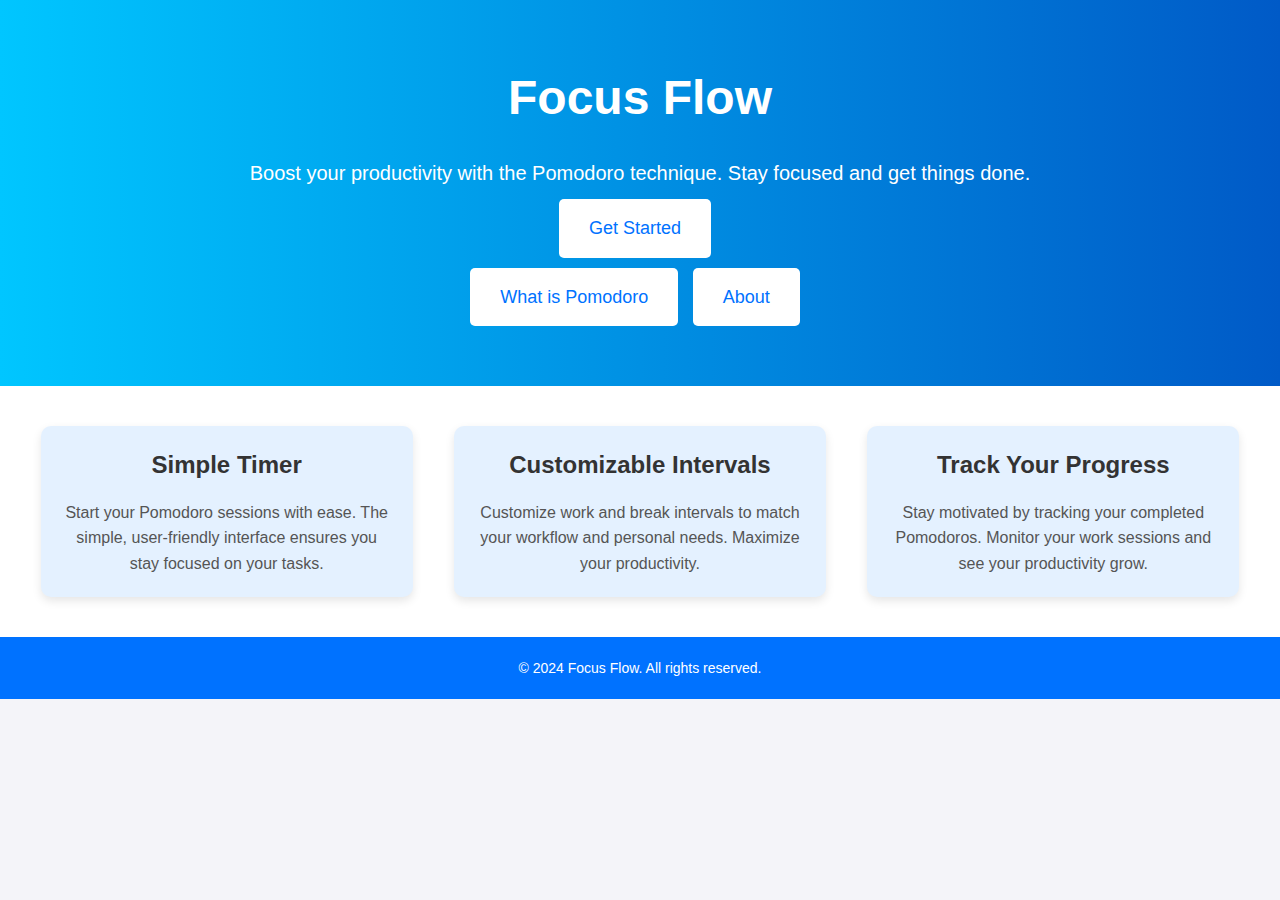
==== Pomodoro/index.html @ de9ce0c1 "Add files via upload" ====
<!DOCTYPE html>
<html lang="en">

<head>
    <meta charset="UTF-8">
    <meta name="viewport" content="width=device-width, initial-scale=1.0">
    <meta name="description" content="Focus Flow Pomodoro Timer app to improve your productivity and focus.">
    <title>Focus Flow - Pomodoro Timer</title>
    <!-- Link to external stylesheet -->
    <link rel="stylesheet" href="style.css">
</head>

<body>

    <!-- Header Section -->
    <header>
        <h1>Focus Flow</h1>
        <p>Boost your productivity with the Pomodoro technique. Stay focused and get things done.</p>
        
        <a href="timers.html" class="cta-btn">Get Started</a>
        <div id="menubutton">
            <a href="WhatIsPomodoro.html" class="cta-btn">What is Pomodoro</a>
            <a href="About.html" class="cta-btn">About</a>
        </div>
    </header>

    <!-- Features Section -->
    <div class="features" id="features">
        <div class="feature">
            <h3>Simple Timer</h3>
            <p>Start your Pomodoro sessions with ease. The simple, user-friendly interface ensures you stay focused on your tasks.</p>
        </div>
        <div class="feature">
            <h3>Customizable Intervals</h3>
            <p>Customize work and break intervals to match your workflow and personal needs. Maximize your productivity.</p>
        </div>
        <div class="feature">
            <h3>Track Your Progress</h3>
            <p>Stay motivated by tracking your completed Pomodoros. Monitor your work sessions and see your productivity grow.</p>
        </div>
    </div>

    <!-- Footer Section -->
    <footer>
        <p>&copy; 2024 Focus Flow. All rights reserved.</p>
    </footer>

</body>

</html>
---- Pomodoro/style.css ----
/* General Reset */
* {
    margin: 0;
    padding: 0;
    box-sizing: border-box;
}

body {
    font-family: 'Arial', sans-serif;
    line-height: 1.6;
    background-color: #f4f4f9;
    color: #333;
}

header {
    background: linear-gradient(to right, #00c6ff, #005ac7); 
    color: #ffffff;
    text-align: center;
    padding: 60px 20px;
}

header h1 {
    font-size: 48px;
    margin-bottom: 20px;
}

header p {
    font-size: 20px;
}

.cta-btn {
    background-color: #fff;
    color: #0072ff;
    font-size: 18px;
    padding: 15px 30px;
    border: none;
    border-radius: 5px;
    text-decoration: none;
    display: inline-block;
    margin-top: 10px;
    margin-right: 10px;
    transition: background-color 0.3s ease, transform 0.3s ease;
}

.cta-btn:hover {
    background-color: #e0e0e0; /* Slightly darker shade on hover */
    transform: scale(1.1); /* Slightly increases the size */
}

.features {
    display: flex;
    justify-content: space-around;
    padding: 40px 20px;
    background-color: #fff;
    text-align: center;
}

.feature {
    width: 30%;
    padding: 20px;
    border-radius: 10px;
    background-color: #e4f1ff;
    box-shadow: 0 4px 10px rgba(0, 0, 0, 0.1);
    transition: transform 0.3s ease;
}

.feature:hover {
    transform: scale(1.05);
}

.feature h3 {
    font-size: 24px;
    margin-bottom: 15px;
}

.feature p {
    font-size: 16px;
    color: #555;
}

footer {
    background-color: #0072ff;
    color: #fff;
    text-align: center;
    padding: 20px 0;
    position: relative;
    bottom: 0;
    width: 100%;
}

footer p {
    font-size: 14px;
}

@media (max-width: 768px) {
    .features {
        flex-direction: column;
        align-items: center;
    }

    .feature {
        width: 80%;
        margin-bottom: 20px;
    }
}
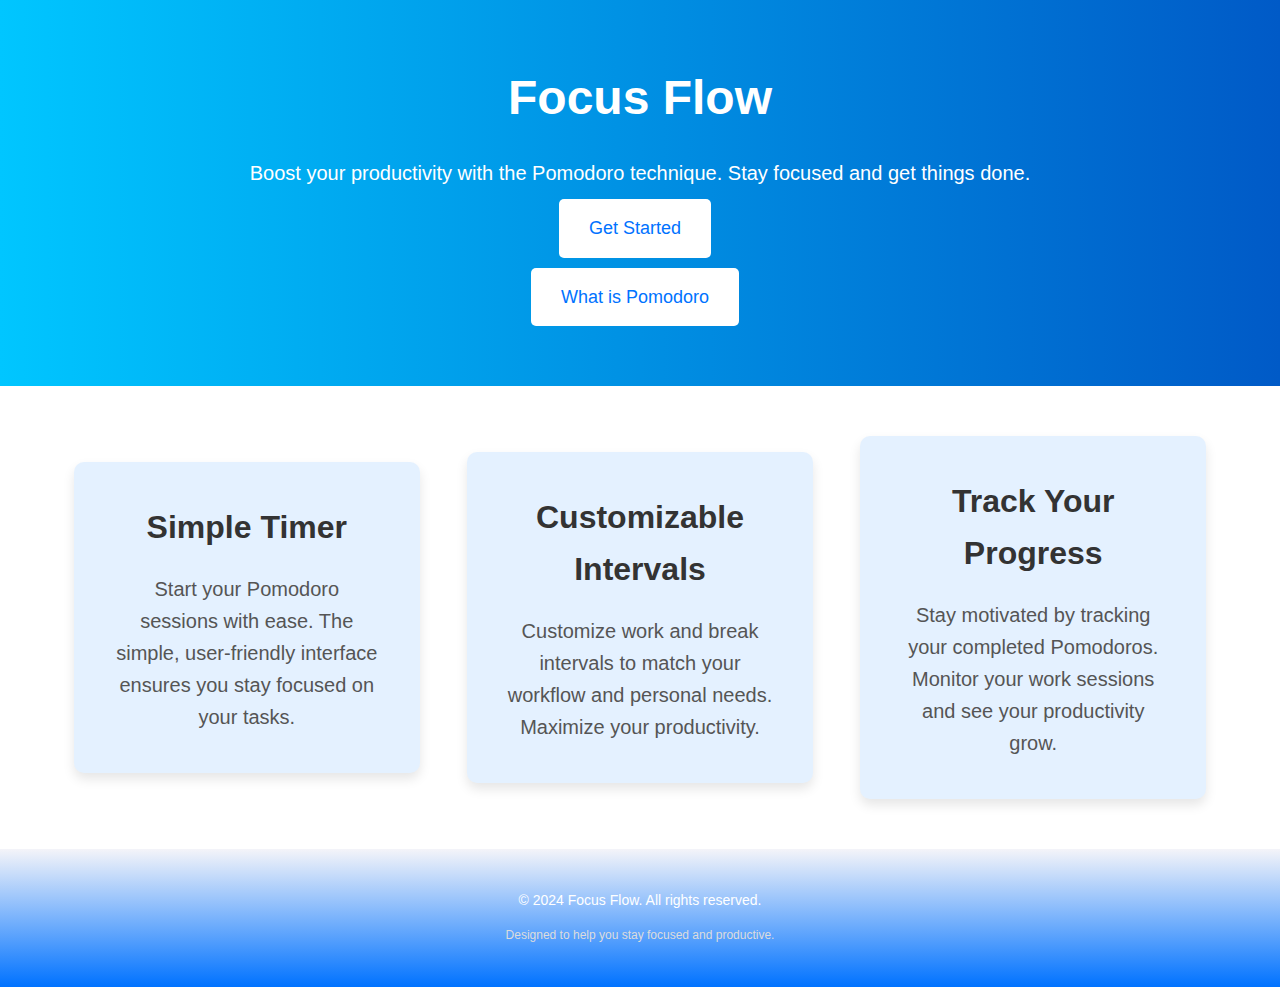
==== commit 592d5232: "Add files via upload" ====
--- a/Pomodoro/index.html
+++ b/Pomodoro/index.html
@@ -20,7 +20,6 @@
         <a href="timers.html" class="cta-btn">Get Started</a>
         <div id="menubutton">
             <a href="WhatIsPomodoro.html" class="cta-btn">What is Pomodoro</a>
-            <a href="About.html" class="cta-btn">About</a>
         </div>
     </header>
 
@@ -43,7 +42,9 @@
     <!-- Footer Section -->
     <footer>
         <p>&copy; 2024 Focus Flow. All rights reserved.</p>
+        <small>Designed to help you stay focused and productive.</small>
     </footer>
+    
 
 </body>
 
--- a/Pomodoro/style.css
+++ b/Pomodoro/style.css
@@ -5,33 +5,40 @@
     box-sizing: border-box;
 }
 
+/* Body Styles */
 body {
     font-family: 'Arial', sans-serif;
     line-height: 1.6;
     background-color: #f4f4f9;
     color: #333;
+    min-height: 100vh; /* Ensures body is at least the height of the viewport */
+    display: flex;
+    flex-direction: column; /* Allows stacking of header, main content, and footer */
+    background: linear-gradient(to bottom, #f4f4f9, #0072ff); /* Gradient effect for the whole page */
 }
 
+/* Header Section */
 header {
     background: linear-gradient(to right, #00c6ff, #005ac7); 
     color: #ffffff;
     text-align: center;
     padding: 60px 20px;
+    flex-shrink: 0; /* Prevents header from shrinking */
 }
 
 header h1 {
-    font-size: 48px;
+    font-size: clamp(32px, 5vw, 48px);
     margin-bottom: 20px;
 }
 
 header p {
-    font-size: 20px;
+    font-size: clamp(16px, 3vw, 20px);
 }
 
 .cta-btn {
     background-color: #fff;
     color: #0072ff;
-    font-size: 18px;
+    font-size: clamp(14px, 2.5vw, 18px);
     padding: 15px 30px;
     border: none;
     border-radius: 5px;
@@ -43,64 +50,109 @@
 }
 
 .cta-btn:hover {
-    background-color: #e0e0e0; /* Slightly darker shade on hover */
-    transform: scale(1.1); /* Slightly increases the size */
+    background-color: #e0e0e0;
+    transform: scale(1.1);
 }
 
+/* Features Section */
 .features {
     display: flex;
-    justify-content: space-around;
-    padding: 40px 20px;
+    justify-content: space-between; /* Space cards evenly across the row */
+    align-items: center; /* Vertically center cards */
+    padding: 40px 5%;
     background-color: #fff;
     text-align: center;
+    gap: 20px; /* Evenly spaces between feature cards */
+    flex-wrap: wrap; /* Allows wrapping on smaller screens */
 }
 
 .feature {
-    width: 30%;
-    padding: 20px;
+    flex: 1; /* Make all cards take equal space */
+    max-width: 30%; /* Constrain the width for large screens */
+    min-width: 300px; /* Ensures cards are large even on smaller screens */
+    padding: 40px; /* Increase padding for a larger look */
+    margin: 10px;
     border-radius: 10px;
     background-color: #e4f1ff;
-    box-shadow: 0 4px 10px rgba(0, 0, 0, 0.1);
-    transition: transform 0.3s ease;
+    box-shadow: 0 6px 12px rgba(0, 0, 0, 0.1); /* Subtle shadow for emphasis */
+    transition: transform 0.3s ease, box-shadow 0.3s ease;
 }
 
 .feature:hover {
     transform: scale(1.05);
+    box-shadow: 0 8px 16px rgba(0, 0, 0, 0.15); /* Enhanced shadow on hover */
 }
 
 .feature h3 {
-    font-size: 24px;
-    margin-bottom: 15px;
+    font-size: 32px; /* Larger font for feature titles */
+    margin-bottom: 20px;
 }
 
 .feature p {
-    font-size: 16px;
+    font-size: 20px; /* Slightly larger font for descriptions */
     color: #555;
 }
 
+/* Footer Section with Gradient */
 footer {
-    background-color: #0072ff;
+    background: linear-gradient(to top, #0072ff, #f4f4f9); /* Gradient effect from blue to white */
     color: #fff;
     text-align: center;
-    padding: 20px 0;
+    padding: 40px 20px;
     position: relative;
     bottom: 0;
     width: 100%;
+    flex-shrink: 0; /* Prevents footer from shrinking */
 }
 
 footer p {
     font-size: 14px;
+    margin-bottom: 10px;
+}
+
+footer small {
+    font-size: 12px;
+    color: #dcdcdc;
+}
+
+/* Responsive Adjustments */
+@media (max-width: 1024px) {
+    .feature {
+        max-width: 45%; /* Two cards per row on medium screens */
+    }
 }
 
 @media (max-width: 768px) {
     .features {
-        flex-direction: column;
+        flex-direction: column; /* Stacks features vertically */
         align-items: center;
     }
 
     .feature {
-        width: 80%;
+        width: 90%; /* Almost full-width cards for smaller screens */
         margin-bottom: 20px;
     }
 }
 
+@media (max-width: 480px) {
+    header h1 {
+        font-size: 28px;
+    }
+
+    header p {
+        font-size: 14px;
+    }
+
+    .cta-btn {
+        font-size: 14px;
+        padding: 10px 20px;
+    }
+
+    .feature {
+        width: 95%;
+    }
+
+    footer p {
+        font-size: 12px;
+    }
+}
